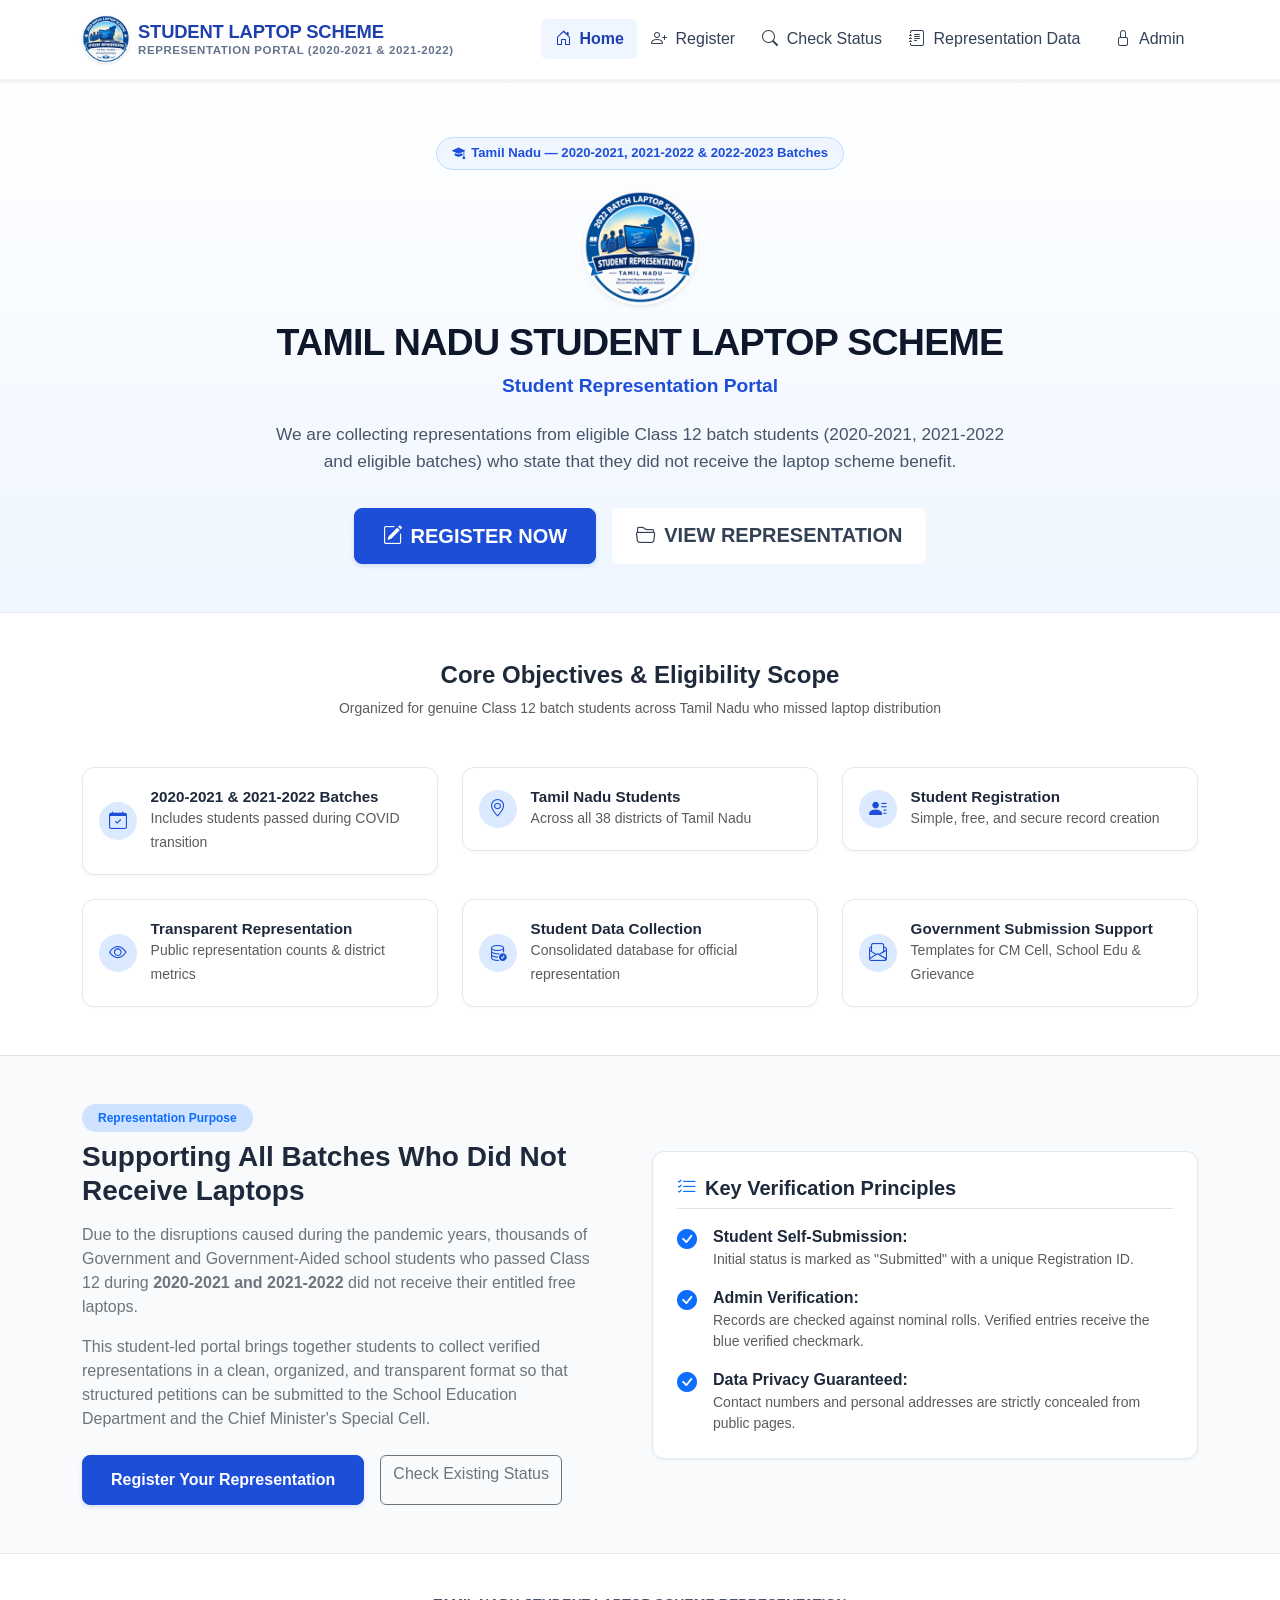
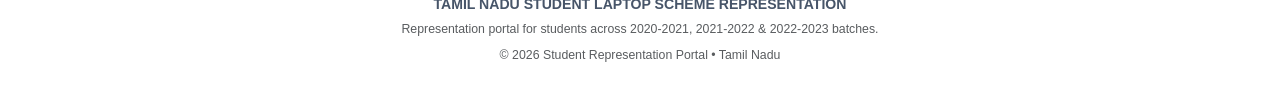
==== index.html @ 9ff5e37f "Add files via upload" ====
<!DOCTYPE html>
<html lang="en">
<head>
  <meta charset="UTF-8">
  <meta name="viewport" content="width=device-width, initial-scale=1.0">
  <title>Tamil Nadu Student Laptop Scheme | Representation Portal</title>
  <meta name="description" content="Representation portal for 2020-2021 and 2021-2022 Class 12 batch students in Tamil Nadu who did not receive the laptop scheme benefit.">

  <!-- Bootstrap 5 CSS -->
  <link href="https://cdn.jsdelivr.net/npm/bootstrap@5.3.3/dist/css/bootstrap.min.css" rel="stylesheet">
  <!-- Bootstrap Icons -->
  <link href="https://cdn.jsdelivr.net/npm/bootstrap-icons@1.11.3/font/bootstrap-icons.min.css" rel="stylesheet">
  <!-- Custom Styles -->
  <link href="css/style.css" rel="stylesheet">
</head>
<body>

  <!-- Navigation Bar with Logo -->
  <nav class="navbar navbar-expand-lg navbar-custom sticky-top">
    <div class="container">
      <a class="navbar-brand portal-brand" href="index.html">
        <img src="assets/logo.png" alt="Portal Logo" class="portal-nav-logo me-2" onerror="this.src='https://w7.pngwing.com/pngs/408/625/png-transparent-government-of-tamil-nadu-seal-of-tamil-nadu-tamil-nadu-legislative-assembly-state-emblem-of-india-others-miscellaneous-emblem-food.png'">
        <div class="portal-brand-text">
          <span class="portal-brand-title">STUDENT LAPTOP SCHEME</span>
          <span class="portal-brand-subtitle">Representation Portal (2020-2021 & 2021-2022)</span>
        </div>
      </a>

      <button class="navbar-toggler border-0" type="button" data-bs-toggle="collapse" data-bs-target="#portalNavbar">
        <span class="navbar-toggler-icon"></span>
      </button>

      <div class="collapse navbar-collapse" id="portalNavbar">
        <ul class="navbar-nav ms-auto mb-2 mb-lg-0 align-items-lg-center">
          <li class="nav-item">
            <a class="nav-link active" href="index.html"><i class="bi bi-house-door me-1"></i> Home</a>
          </li>
          <li class="nav-item">
            <a class="nav-link" href="register.html"><i class="bi bi-person-plus me-1"></i> Register</a>
          </li>
          <li class="nav-item">
            <a class="nav-link" href="status.html"><i class="bi bi-search me-1"></i> Check Status</a>
          </li>
          <li class="nav-item">
            <a class="nav-link" href="government.html"><i class="bi bi-journal-text me-1"></i> Representation Data</a>
          </li>
          <li class="nav-item ms-lg-2">
            <a class="nav-link btn btn-sm btn-outline-secondary px-3" href="admin.html">
              <i class="bi bi-lock me-1"></i> Admin
            </a>
          </li>
        </ul>
      </div>
    </div>
  </nav>

  <main>
    <!-- Hero Section -->
    <section class="hero-section text-center">
      <div class="container">
        <div class="hero-badge">
          <i class="bi bi-mortarboard-fill"></i>
          <span>Tamil Nadu — 2020-2021, 2021-2022 & 2022-2023 Batches</span>
        </div>

        <div class="d-flex justify-content-center mb-3">
          <img src="assets/logo.png" alt="Tamil Nadu Student Laptop Scheme Logo" style="height: 115px; width: 115px; border-radius: 50%; object-fit: contain;" class="shadow-sm">
        </div>

        <h1 class="hero-title">TAMIL NADU STUDENT LAPTOP SCHEME</h1>
        <div class="hero-subtitle">Student Representation Portal</div>

        <p class="hero-message">
          We are collecting representations from eligible Class 12 batch students (2020-2021, 2021-2022 and eligible batches) who state that they did not receive the laptop scheme benefit.
        </p>

        <!-- Main Action Buttons -->
        <div class="d-flex flex-column flex-sm-row justify-content-center gap-3">
          <a href="register.html" class="btn btn-primary-custom btn-lg">
            <i class="bi bi-pencil-square me-2"></i>REGISTER NOW
          </a>
          <a href="government.html" class="btn btn-secondary-custom btn-lg">
            <i class="bi bi-folder2-open me-2"></i>VIEW REPRESENTATION
          </a>
        </div>
      </div>
    </section>

    <!-- Key Highlight Features -->
    <section class="py-5 bg-white border-bottom">
      <div class="container">
        <div class="text-center mb-5">
          <h2 class="h4 fw-bold text-slate-800">Core Objectives & Eligibility Scope</h2>
          <p class="text-muted small">Organized for genuine Class 12 batch students across Tamil Nadu who missed laptop distribution</p>
        </div>

        <div class="row g-4">
          <div class="col-md-4 col-sm-6">
            <div class="feature-pill-card">
              <div class="feature-icon-wrapper">
                <i class="bi bi-calendar-check"></i>
              </div>
              <div>
                <h3 class="feature-text">2020-2021 & 2021-2022 Batches</h3>
                <small class="text-muted">Includes students passed during COVID transition</small>
              </div>
            </div>
          </div>

          <div class="col-md-4 col-sm-6">
            <div class="feature-pill-card">
              <div class="feature-icon-wrapper">
                <i class="bi bi-geo-alt"></i>
              </div>
              <div>
                <h3 class="feature-text">Tamil Nadu Students</h3>
                <small class="text-muted">Across all 38 districts of Tamil Nadu</small>
              </div>
            </div>
          </div>

          <div class="col-md-4 col-sm-6">
            <div class="feature-pill-card">
              <div class="feature-icon-wrapper">
                <i class="bi bi-person-lines-fill"></i>
              </div>
              <div>
                <h3 class="feature-text">Student Registration</h3>
                <small class="text-muted">Simple, free, and secure record creation</small>
              </div>
            </div>
          </div>

          <div class="col-md-4 col-sm-6">
            <div class="feature-pill-card">
              <div class="feature-icon-wrapper">
                <i class="bi bi-eye"></i>
              </div>
              <div>
                <h3 class="feature-text">Transparent Representation</h3>
                <small class="text-muted">Public representation counts & district metrics</small>
              </div>
            </div>
          </div>

          <div class="col-md-4 col-sm-6">
            <div class="feature-pill-card">
              <div class="feature-icon-wrapper">
                <i class="bi bi-database-check"></i>
              </div>
              <div>
                <h3 class="feature-text">Student Data Collection</h3>
                <small class="text-muted">Consolidated database for official representation</small>
              </div>
            </div>
          </div>

          <div class="col-md-4 col-sm-6">
            <div class="feature-pill-card">
              <div class="feature-icon-wrapper">
                <i class="bi bi-envelope-paper"></i>
              </div>
              <div>
                <h3 class="feature-text">Government Submission Support</h3>
                <small class="text-muted">Templates for CM Cell, School Edu & Grievance</small>
              </div>
            </div>
          </div>
        </div>
      </div>
    </section>

    <!-- Information & Workflow Guide -->
    <section class="py-5 bg-slate-50">
      <div class="container">
        <div class="row align-items-center g-4">
          <div class="col-lg-6">
            <div class="pe-lg-4">
              <span class="badge bg-primary-subtle text-primary fw-bold px-3 py-2 rounded-pill mb-2">Representation Purpose</span>
              <h2 class="h3 fw-bold text-slate-900 mb-3">Supporting All Batches Who Did Not Receive Laptops</h2>
              <p class="text-secondary leading-relaxed">
                Due to the disruptions caused during the pandemic years, thousands of Government and Government-Aided school students who passed Class 12 during <strong>2020-2021 and 2021-2022</strong> did not receive their entitled free laptops.
              </p>
              <p class="text-secondary leading-relaxed">
                This student-led portal brings together students to collect verified representations in a clean, organized, and transparent format so that structured petitions can be submitted to the School Education Department and the Chief Minister's Special Cell.
              </p>

              <div class="d-flex gap-3 mt-4">
                <a href="register.html" class="btn btn-primary-custom">
                  Register Your Representation
                </a>
                <a href="status.html" class="btn btn-outline-secondary">
                  Check Existing Status
                </a>
              </div>
            </div>
          </div>

          <div class="col-lg-6">
            <div class="portal-card p-4">
              <h3 class="h5 fw-bold text-slate-800 mb-3 border-bottom pb-2">
                <i class="bi bi-list-check text-primary me-2"></i>Key Verification Principles
              </h3>
              <ul class="list-unstyled mb-0">
                <li class="d-flex mb-3">
                  <i class="bi bi-check-circle-fill text-primary me-3 fs-5 flex-shrink-0"></i>
                  <div>
                    <strong>Student Self-Submission:</strong>
                    <div class="text-muted small">Initial status is marked as "Submitted" with a unique Registration ID.</div>
                  </div>
                </li>
                <li class="d-flex mb-3">
                  <i class="bi bi-check-circle-fill text-primary me-3 fs-5 flex-shrink-0"></i>
                  <div>
                    <strong>Admin Verification:</strong>
                    <div class="text-muted small">Records are checked against nominal rolls. Verified entries receive the blue verified checkmark.</div>
                  </div>
                </li>
                <li class="d-flex">
                  <i class="bi bi-check-circle-fill text-primary me-3 fs-5 flex-shrink-0"></i>
                  <div>
                    <strong>Data Privacy Guaranteed:</strong>
                    <div class="text-muted small">Contact numbers and personal addresses are strictly concealed from public pages.</div>
                  </div>
                </li>
              </ul>
            </div>
          </div>
        </div>
      </div>
    </section>
  </main>

  <!-- Footer -->
  <footer class="footer-custom">
    <div class="container text-center">
      <div class="fw-bold text-slate-800 mb-1">
        TAMIL NADU STUDENT LAPTOP SCHEME REPRESENTATION
      </div>
      <div class="text-muted small mb-2">
        Representation portal for students across 2020-2021, 2021-2022 & 2022-2023 batches.
      </div>
      <div class="text-muted small mt-2">
        &copy; 2026 Student Representation Portal • Tamil Nadu
      </div>
    </div>
  </footer>

  <!-- Bootstrap JS -->
  <script src="https://cdn.jsdelivr.net/npm/bootstrap@5.3.3/dist/js/bootstrap.bundle.min.js"></script>
</body>
</html>
---- css/style.css ----
/* ==========================================================================
   TAMIL NADU STUDENT LAPTOP SCHEME - STUDENT REPRESENTATION PORTAL
   Custom Stylesheet (Professional Blue, White & Light Grey Theme)
   ========================================================================== */

:root {
  --primary-blue: #1d4ed8;
  --primary-blue-dark: #1e40af;
  --primary-blue-light: #3b82f6;
  --primary-blue-subtle: #eff6ff;
  --accent-blue: #0284c7;
  --verified-blue: #2563eb;
  --slate-900: #0f172a;
  --slate-800: #1e293b;
  --slate-700: #334155;
  --slate-600: #475569;
  --slate-500: #64748b;
  --slate-400: #94a3b8;
  --slate-200: #e2e8f0;
  --slate-100: #f1f5f9;
  --slate-50: #f8fafc;
  --white: #ffffff;
  --success-green: #15803d;
  --warning-amber: #b45309;
  --danger-red: #b91c1c;
}

body {
  font-family: -apple-system, BlinkMacSystemFont, "Segoe UI", Roboto, "Helvetica Neue", Arial, sans-serif;
  color: var(--slate-800);
  background-color: var(--slate-50);
  min-height: 100vh;
  display: flex;
  flex-direction: column;
}

main {
  flex: 1 0 auto;
}

/* --------------------------------------------------------------------------
   Logo & Brand
   -------------------------------------------------------------------------- */
.portal-nav-logo {
  height: 48px;
  width: 48px;
  object-fit: contain;
  border-radius: 50%;
  flex-shrink: 0;
  box-shadow: 0 1px 3px rgba(0, 0, 0, 0.12);
}

.portal-nav-logo-dark {
  background-color: #ffffff;
  padding: 1px;
}

/* --------------------------------------------------------------------------
   Top Disclaimer Bar
   -------------------------------------------------------------------------- */
.disclaimer-top-bar {
  background-color: #fef3c7;
  color: #92400e;
  border-bottom: 1px solid #fde68a;
  font-size: 0.85rem;
  font-weight: 500;
  text-align: center;
  padding: 6px 12px;
}

/* --------------------------------------------------------------------------
   Navigation Bar
   -------------------------------------------------------------------------- */
.navbar-custom {
  background-color: var(--white);
  box-shadow: 0 1px 3px 0 rgba(0, 0, 0, 0.08), 0 1px 2px -1px rgba(0, 0, 0, 0.05);
  border-bottom: 2px solid var(--primary-blue-subtle);
  padding-top: 0.65rem;
  padding-bottom: 0.65rem;
}

.portal-brand {
  display: flex;
  align-items: center;
  line-height: 1.2;
}

.portal-brand-text {
  display: flex;
  flex-direction: column;
}

.portal-brand-title {
  font-weight: 800;
  font-size: 1.15rem;
  color: var(--primary-blue-dark);
  letter-spacing: -0.01em;
}

.portal-brand-subtitle {
  font-size: 0.72rem;
  font-weight: 600;
  text-transform: uppercase;
  color: var(--slate-500);
  letter-spacing: 0.05em;
}

.portal-brand-tag {
  font-size: 0.68rem;
  color: #b45309;
  font-weight: 600;
}

.nav-link {
  font-weight: 500;
  color: var(--slate-700);
  padding: 0.5rem 0.85rem !important;
  border-radius: 6px;
  transition: all 0.2s ease;
}

.nav-link:hover, .nav-link:focus {
  color: var(--primary-blue);
  background-color: var(--primary-blue-subtle);
}

.nav-link.active {
  color: var(--primary-blue-dark) !important;
  font-weight: 700;
  background-color: var(--primary-blue-subtle);
}

/* --------------------------------------------------------------------------
   Hero Section
   -------------------------------------------------------------------------- */
.hero-section {
  background: linear-gradient(180deg, #ffffff 0%, var(--primary-blue-subtle) 100%);
  border-bottom: 1px solid var(--slate-200);
  padding: 3.5rem 1rem 3rem;
}

.hero-badge {
  display: inline-flex;
  align-items: center;
  gap: 0.4rem;
  background-color: #eff6ff;
  color: var(--primary-blue);
  border: 1px solid #bfdbfe;
  font-weight: 600;
  font-size: 0.82rem;
  padding: 0.35rem 0.9rem;
  border-radius: 9999px;
  margin-bottom: 1.25rem;
}

.hero-title {
  font-size: 2.35rem;
  font-weight: 800;
  color: var(--slate-900);
  line-height: 1.15;
  letter-spacing: -0.02em;
}

.hero-subtitle {
  font-size: 1.2rem;
  font-weight: 600;
  color: var(--primary-blue);
  margin-top: 0.5rem;
  margin-bottom: 1.25rem;
}

.hero-message {
  font-size: 1.08rem;
  color: var(--slate-600);
  max-width: 760px;
  margin: 0 auto 2rem;
  line-height: 1.6;
}

/* --------------------------------------------------------------------------
   Feature Check Grid
   -------------------------------------------------------------------------- */
.feature-pill-card {
  background-color: var(--white);
  border: 1px solid var(--slate-200);
  border-radius: 12px;
  padding: 1.25rem 1rem;
  box-shadow: 0 1px 3px rgba(0,0,0,0.04);
  transition: transform 0.2s ease, box-shadow 0.2s ease;
  display: flex;
  align-items: center;
  gap: 0.85rem;
}

.feature-pill-card:hover {
  transform: translateY(-2px);
  box-shadow: 0 4px 12px rgba(37, 99, 235, 0.08);
  border-color: #bfdbfe;
}

.feature-icon-wrapper {
  width: 38px;
  height: 38px;
  border-radius: 50%;
  background-color: #dbeafe;
  color: var(--primary-blue);
  display: flex;
  align-items: center;
  justify-content: center;
  font-size: 1.1rem;
  flex-shrink: 0;
}

.feature-text {
  font-weight: 600;
  font-size: 0.95rem;
  color: var(--slate-800);
  margin: 0;
}

/* --------------------------------------------------------------------------
   Buttons
   -------------------------------------------------------------------------- */
.btn-primary-custom {
  background-color: var(--primary-blue);
  border-color: var(--primary-blue);
  color: var(--white);
  font-weight: 600;
  padding: 0.75rem 1.75rem;
  border-radius: 8px;
  transition: all 0.2s ease;
  box-shadow: 0 2px 4px rgba(29, 78, 216, 0.15);
}

.btn-primary-custom:hover, .btn-primary-custom:focus {
  background-color: var(--primary-blue-dark);
  border-color: var(--primary-blue-dark);
  color: var(--white);
  box-shadow: 0 4px 8px rgba(29, 78, 216, 0.25);
  transform: translateY(-1px);
}

.btn-secondary-custom {
  background-color: var(--white);
  border: 1px solid var(--slate-300);
  color: var(--slate-700);
  font-weight: 600;
  padding: 0.75rem 1.5rem;
  border-radius: 8px;
  transition: all 0.2s ease;
}

.btn-secondary-custom:hover {
  background-color: var(--slate-100);
  border-color: var(--slate-400);
  color: var(--slate-900);
}

/* --------------------------------------------------------------------------
   Cards
   -------------------------------------------------------------------------- */
.portal-card {
  background-color: var(--white);
  border: 1px solid var(--slate-200);
  border-radius: 12px;
  box-shadow: 0 1px 3px rgba(0, 0, 0, 0.05);
  overflow: hidden;
}

.portal-card-header {
  padding: 1.25rem 1.5rem;
  background-color: var(--white);
  border-bottom: 1px solid var(--slate-200);
}

.portal-card-body {
  padding: 1.5rem;
}

/* --------------------------------------------------------------------------
   Verified Blue Tick & Status Badges
   -------------------------------------------------------------------------- */
.badge-verified-container {
  display: inline-flex;
  align-items: center;
  gap: 0.45rem;
  background-color: #eff6ff;
  border: 1.5px solid #2563eb;
  color: #1e40af;
  padding: 0.35rem 0.85rem;
  border-radius: 9999px;
  font-weight: 700;
  font-size: 0.85rem;
  letter-spacing: 0.03em;
}

.verified-circle-tick {
  display: inline-flex;
  align-items: center;
  justify-content: center;
  width: 20px;
  height: 20px;
  background-color: #2563eb;
  color: #ffffff;
  border-radius: 50%;
  font-size: 0.75rem;
  font-weight: 800;
  box-shadow: 0 1px 2px rgba(37, 99, 235, 0.4);
}

.badge-status {
  display: inline-flex;
  align-items: center;
  gap: 0.35rem;
  padding: 0.3rem 0.75rem;
  border-radius: 9999px;
  font-weight: 600;
  font-size: 0.8rem;
}

.badge-status-submitted {
  background-color: #f1f5f9;
  color: #475569;
  border: 1px solid #cbd5e1;
}

.badge-status-under-verification {
  background-color: #fef3c7;
  color: #92400e;
  border: 1px solid #fde68a;
}

.badge-status-verified {
  background-color: #eff6ff;
  color: #1d4ed8;
  border: 1.5px solid #2563eb;
  font-weight: 700;
}

.badge-status-correction-required {
  background-color: #fff7ed;
  color: #c2410c;
  border: 1px solid #fed7aa;
}

.badge-status-rejected {
  background-color: #fef2f2;
  color: #b91c1c;
  border: 1px solid #fecaca;
}

/* --------------------------------------------------------------------------
   Metric Stat Cards
   -------------------------------------------------------------------------- */
.stat-card {
  background-color: var(--white);
  border: 1px solid var(--slate-200);
  border-radius: 12px;
  padding: 1.25rem 1.5rem;
  box-shadow: 0 1px 3px rgba(0,0,0,0.04);
  position: relative;
  overflow: hidden;
}

.stat-card-border-primary {
  border-left: 4px solid var(--primary-blue);
}

.stat-card-border-success {
  border-left: 4px solid #16a34a;
}

.stat-card-border-info {
  border-left: 4px solid #0284c7;
}

.stat-card-border-warning {
  border-left: 4px solid #f59e0b;
}

.stat-card-border-danger {
  border-left: 4px solid #dc2626;
}

.stat-card-border-secondary {
  border-left: 4px solid #64748b;
}

.stat-label {
  font-size: 0.78rem;
  font-weight: 700;
  text-transform: uppercase;
  color: var(--slate-500);
  letter-spacing: 0.05em;
  margin-bottom: 0.35rem;
}

.stat-value {
  font-size: 2rem;
  font-weight: 800;
  color: var(--slate-900);
  line-height: 1;
}

/* --------------------------------------------------------------------------
   Tables
   -------------------------------------------------------------------------- */
.portal-table thead th {
  background-color: var(--slate-100);
  color: var(--slate-700);
  font-weight: 600;
  font-size: 0.82rem;
  text-transform: uppercase;
  letter-spacing: 0.03em;
  border-bottom: 2px solid var(--slate-200);
  padding: 0.85rem 1rem;
}

.portal-table tbody td {
  padding: 0.85rem 1rem;
  vertical-align: middle;
  border-bottom: 1px solid var(--slate-200);
  font-size: 0.9rem;
}

.portal-table tbody tr:hover {
  background-color: #f8fafc;
}

/* --------------------------------------------------------------------------
   Notice Banner
   -------------------------------------------------------------------------- */
.notice-box {
  background-color: #fffbeb;
  border: 1px solid #fef08a;
  border-radius: 8px;
  padding: 0.9rem 1.1rem;
  color: #78350f;
  font-size: 0.88rem;
}

.notice-box-blue {
  background-color: #eff6ff;
  border: 1px solid #bfdbfe;
  color: #1e40af;
  border-radius: 8px;
  padding: 0.9rem 1.1rem;
  font-size: 0.88rem;
}

/* --------------------------------------------------------------------------
   Forms
   -------------------------------------------------------------------------- */
.form-label {
  font-weight: 600;
  font-size: 0.88rem;
  color: var(--slate-700);
  margin-bottom: 0.35rem;
}

.form-control, .form-select {
  border-radius: 8px;
  border: 1px solid var(--slate-300);
  padding: 0.65rem 0.9rem;
  font-size: 0.95rem;
}

.form-control:focus, .form-select:focus {
  border-color: var(--primary-blue-light);
  box-shadow: 0 0 0 3px rgba(37, 99, 235, 0.15);
}

.form-control[readonly], .form-control:disabled {
  background-color: var(--slate-100);
  color: var(--slate-600);
  cursor: not-allowed;
}

/* --------------------------------------------------------------------------
   Success Box
   -------------------------------------------------------------------------- */
.success-receipt-card {
  background-color: var(--white);
  border: 2px dashed #93c5fd;
  border-radius: 12px;
  padding: 2rem 1.5rem;
  text-align: center;
}

.reg-id-display {
  font-family: ui-monospace, SFMono-Regular, Menlo, Monaco, Consolas, monospace;
  font-size: 1.8rem;
  font-weight: 800;
  color: var(--primary-blue);
  background-color: #eff6ff;
  display: inline-block;
  padding: 0.5rem 1.25rem;
  border-radius: 8px;
  border: 1px solid #bfdbfe;
  margin: 1rem 0;
  letter-spacing: 0.05em;
}

/* --------------------------------------------------------------------------
   Footer
   -------------------------------------------------------------------------- */
.footer-custom {
  background-color: var(--white);
  border-top: 1px solid var(--slate-200);
  padding: 2.5rem 1rem 2rem;
  color: var(--slate-600);
  font-size: 0.88rem;
  margin-top: auto;
}

.footer-disclaimer-box {
  background-color: var(--slate-100);
  border: 1px solid var(--slate-200);
  border-radius: 8px;
  padding: 0.85rem 1.25rem;
  margin-top: 1.25rem;
  font-size: 0.82rem;
  color: var(--slate-600);
  text-align: center;
}

/* --------------------------------------------------------------------------
   Mobile adjustments
   -------------------------------------------------------------------------- */
@media (max-width: 768px) {
  .hero-title {
    font-size: 1.75rem;
  }
  .hero-subtitle {
    font-size: 1.05rem;
  }
  .reg-id-display {
    font-size: 1.35rem;
    word-break: break-all;
  }
  .stat-value {
    font-size: 1.6rem;
  }
  .btn-primary-custom, .btn-secondary-custom {
    width: 100%;
    margin-bottom: 0.5rem;
  }
  .portal-nav-logo {
    height: 40px;
  }
}
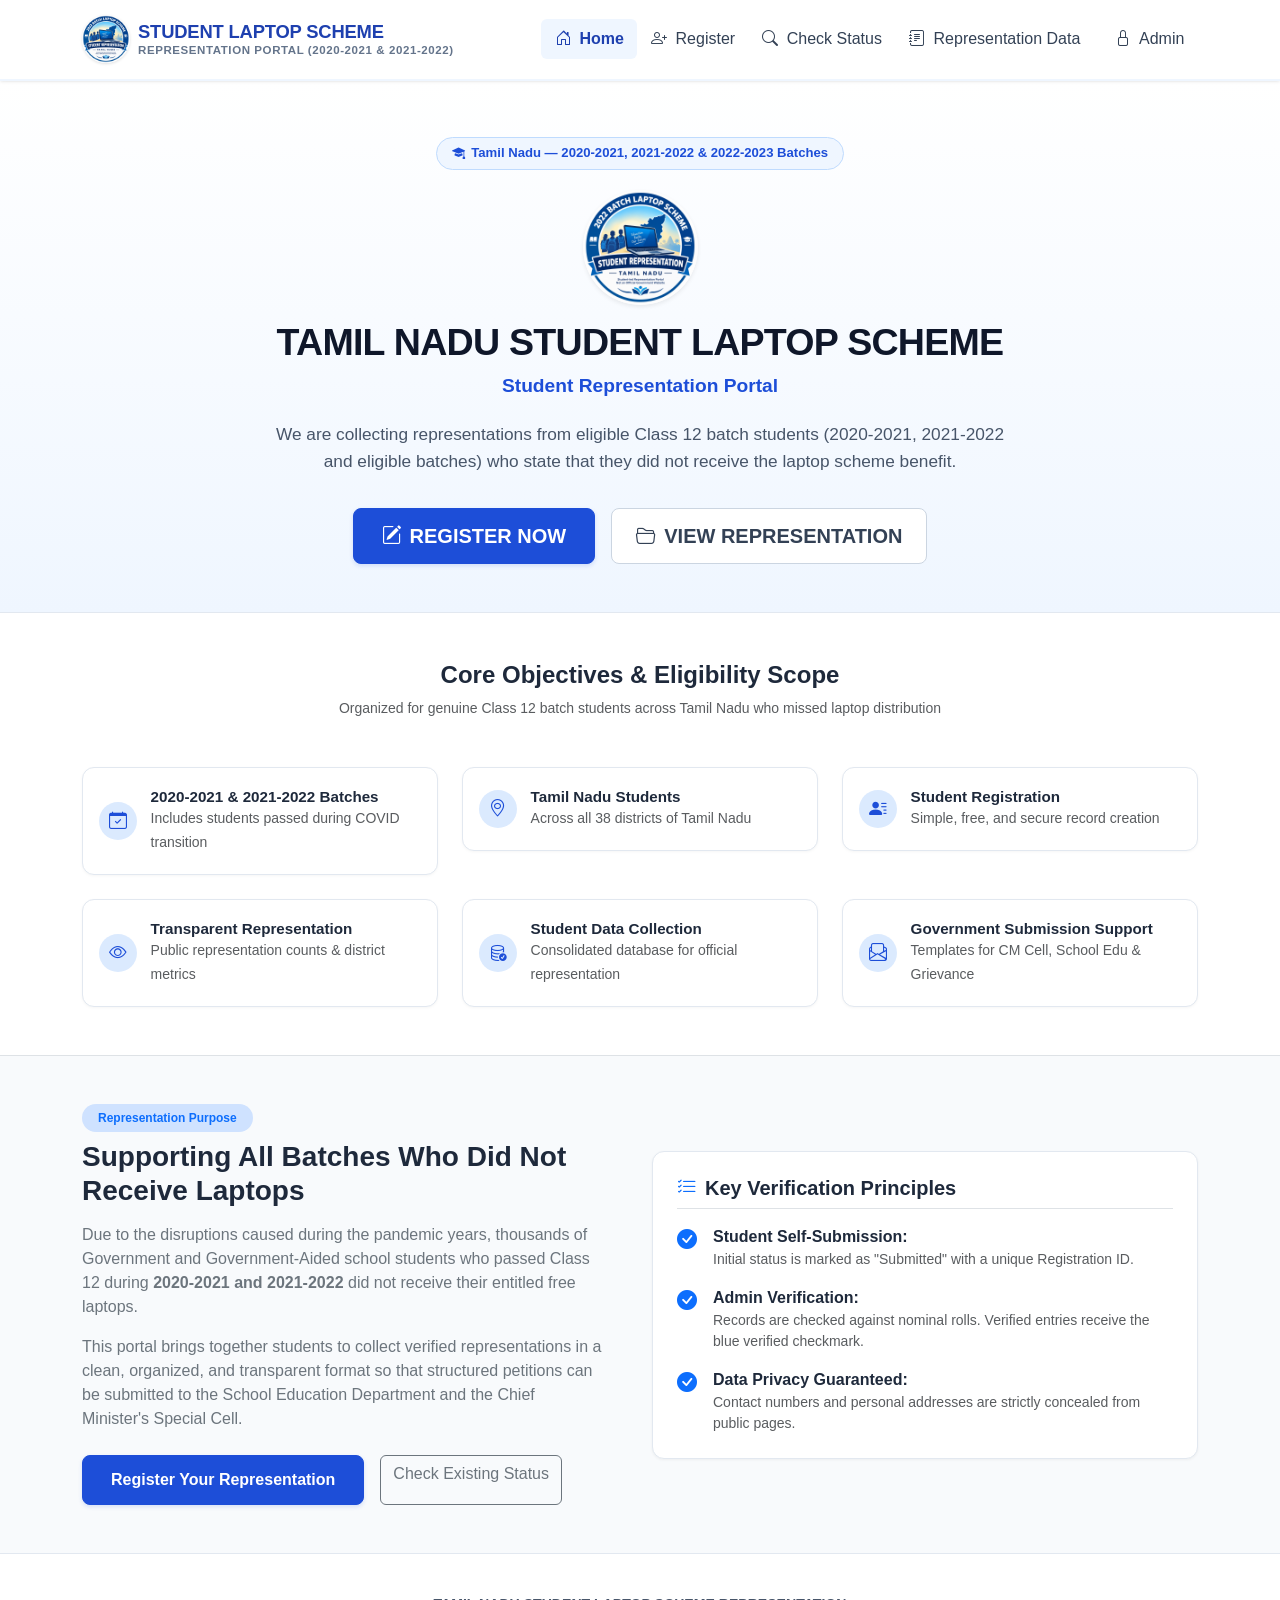
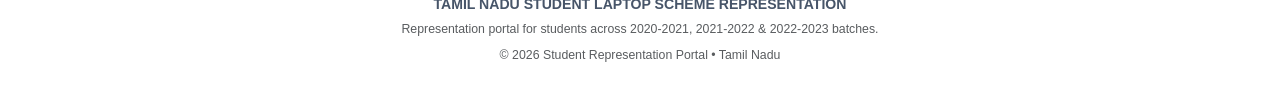
==== commit 76653c73: "Add files via upload" ====
--- a/index.html
+++ b/index.html
@@ -182,7 +182,7 @@
                 Due to the disruptions caused during the pandemic years, thousands of Government and Government-Aided school students who passed Class 12 during <strong>2020-2021 and 2021-2022</strong> did not receive their entitled free laptops.
               </p>
               <p class="text-secondary leading-relaxed">
-                This student-led portal brings together students to collect verified representations in a clean, organized, and transparent format so that structured petitions can be submitted to the School Education Department and the Chief Minister's Special Cell.
+                This portal brings together students to collect verified representations in a clean, organized, and transparent format so that structured petitions can be submitted to the School Education Department and the Chief Minister's Special Cell.
               </p>
 
               <div class="d-flex gap-3 mt-4">
--- a/css/style.css
+++ b/css/style.css
@@ -16,6 +16,7 @@
   --slate-600: #475569;
   --slate-500: #64748b;
   --slate-400: #94a3b8;
+  --slate-300: #cbd5e1;
   --slate-200: #e2e8f0;
   --slate-100: #f1f5f9;
   --slate-50: #f8fafc;
@@ -449,30 +450,59 @@
 }
 
 /* --------------------------------------------------------------------------
-   Forms
+   Forms & Visible Typing Area
    -------------------------------------------------------------------------- */
 .form-label {
-  font-weight: 600;
-  font-size: 0.88rem;
-  color: var(--slate-700);
-  margin-bottom: 0.35rem;
+  font-weight: 700;
+  font-size: 0.9rem;
+  color: var(--slate-800);
+  margin-bottom: 0.4rem;
 }
 
 .form-control, .form-select {
   border-radius: 8px;
-  border: 1px solid var(--slate-300);
-  padding: 0.65rem 0.9rem;
+  border: 1.5px solid #94a3b8 !important;
+  background-color: #ffffff !important;
+  color: #0f172a !important;
+  padding: 0.7rem 0.95rem;
   font-size: 0.95rem;
+  font-weight: 500;
+  box-shadow: 0 1px 2px rgba(15, 23, 42, 0.05);
+  transition: border-color 0.15s ease-in-out, box-shadow 0.15s ease-in-out;
+}
+
+.form-control:hover, .form-select:hover {
+  border-color: #475569 !important;
 }
 
 .form-control:focus, .form-select:focus {
-  border-color: var(--primary-blue-light);
-  box-shadow: 0 0 0 3px rgba(37, 99, 235, 0.15);
+  border-color: #1d4ed8 !important;
+  background-color: #ffffff !important;
+  color: #0f172a !important;
+  box-shadow: 0 0 0 3px rgba(29, 78, 216, 0.2) !important;
+  outline: none;
+}
+
+.form-control::placeholder {
+  color: #64748b !important;
+  opacity: 0.9;
+}
+
+.input-group-text {
+  border: 1.5px solid #94a3b8 !important;
+  background-color: #f1f5f9;
+  color: #1e293b;
+  font-weight: 600;
+}
+
+textarea.form-control {
+  min-height: 85px;
 }
 
 .form-control[readonly], .form-control:disabled {
-  background-color: var(--slate-100);
-  color: var(--slate-600);
+  background-color: var(--slate-100) !important;
+  color: var(--slate-600) !important;
+  border-color: #cbd5e1 !important;
   cursor: not-allowed;
 }
 
